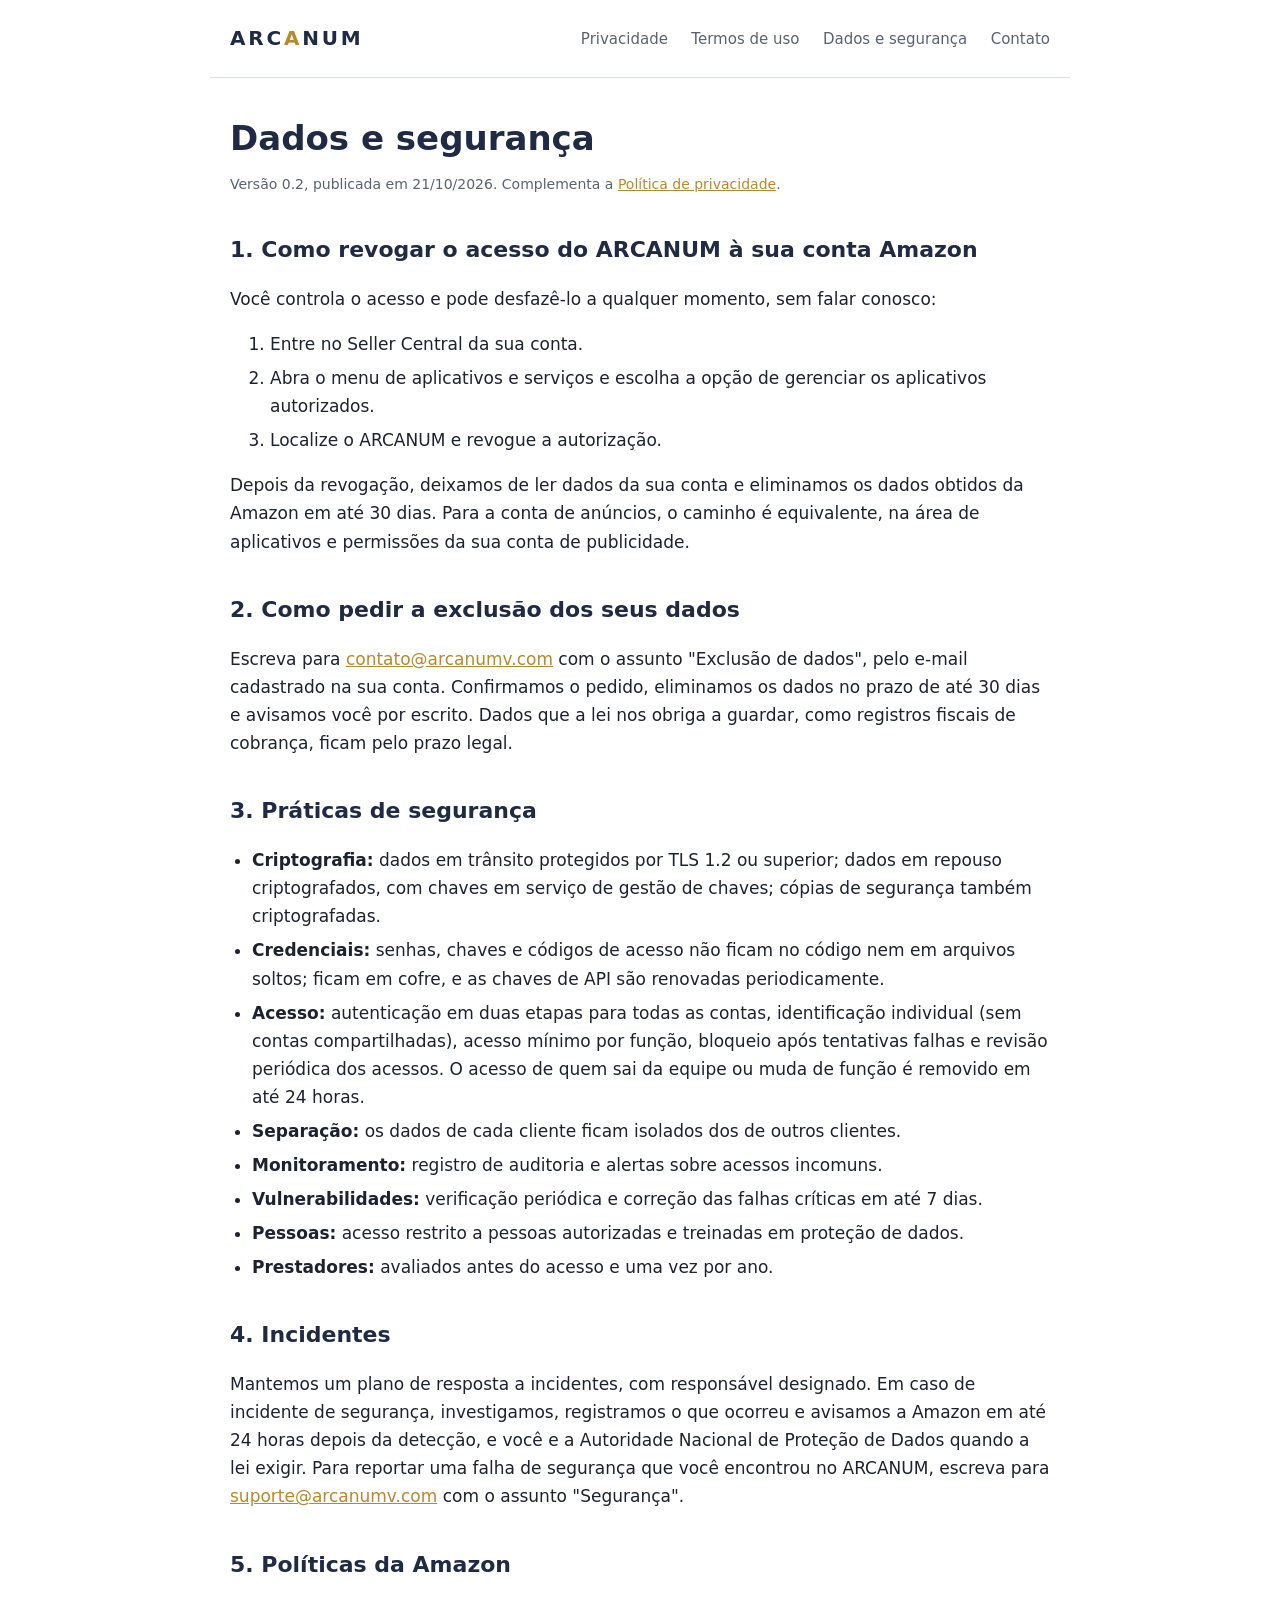
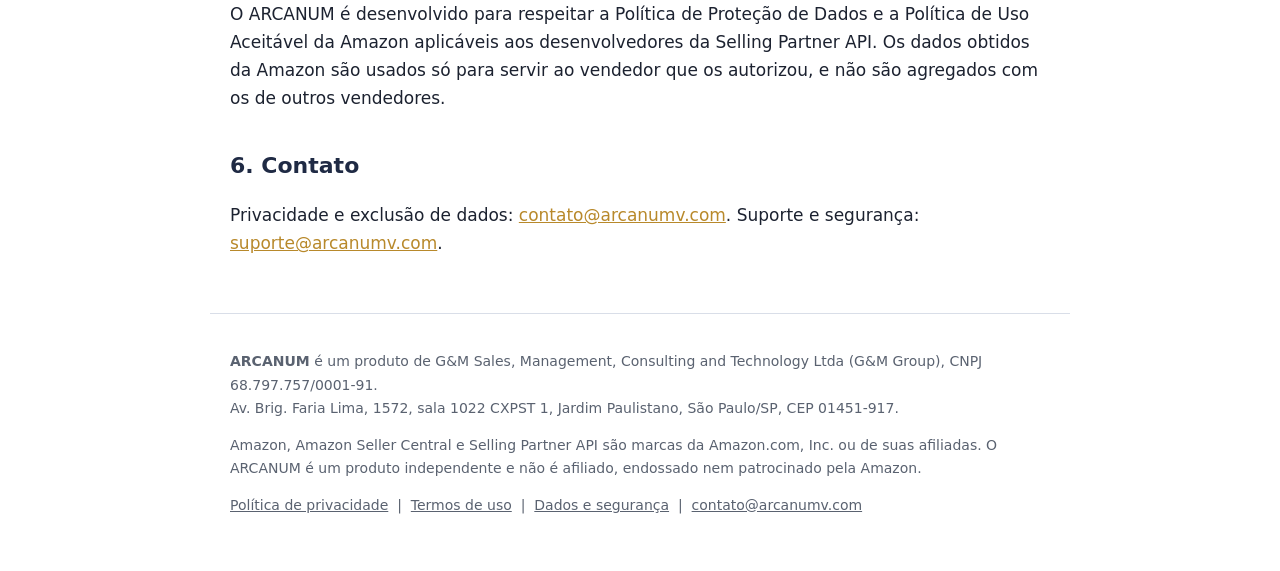
==== dados-e-seguranca.html @ 4ddd557b "Site institucional do ARCANUM: pagina inicial, privacidade, termos e dados e seguranca" ====
<!doctype html>
<html lang="pt-BR">
<head>
<meta charset="utf-8">
<meta name="viewport" content="width=device-width, initial-scale=1">
<title>Dados e segurança | ARCANUM</title>
<meta name="description" content="Como revogar o acesso à sua conta Amazon, como pedir a exclusão dos seus dados e quais práticas de segurança o ARCANUM adota.">
<link rel="stylesheet" href="style.css">
</head>
<body>
<header>
  <a class="logo" href="/">ARC<span>A</span>NUM</a>
  <nav>
    <a href="/privacidade.html">Privacidade</a>
    <a href="/termos.html">Termos de uso</a>
    <a href="/dados-e-seguranca.html">Dados e segurança</a>
    <a href="mailto:contato@arcanumv.com">Contato</a>
  </nav>
</header>
<main>
  <h1>Dados e segurança</h1>
  <p class="small">Versão 0.2, publicada em 21/10/2026. Complementa a <a href="/privacidade.html">Política de privacidade</a>.</p>

  <h2>1. Como revogar o acesso do ARCANUM à sua conta Amazon</h2>
  <p>Você controla o acesso e pode desfazê-lo a qualquer momento, sem falar conosco:</p>
  <ol>
    <li>Entre no Seller Central da sua conta.</li>
    <li>Abra o menu de aplicativos e serviços e escolha a opção de gerenciar os aplicativos autorizados.</li>
    <li>Localize o ARCANUM e revogue a autorização.</li>
  </ol>
  <p>Depois da revogação, deixamos de ler dados da sua conta e eliminamos os dados obtidos da Amazon em até 30 dias. Para a conta de anúncios, o caminho é equivalente, na área de aplicativos e permissões da sua conta de publicidade.</p>

  <h2>2. Como pedir a exclusão dos seus dados</h2>
  <p>Escreva para <a href="mailto:contato@arcanumv.com">contato@arcanumv.com</a> com o assunto "Exclusão de dados", pelo e-mail cadastrado na sua conta. Confirmamos o pedido, eliminamos os dados no prazo de até 30 dias e avisamos você por escrito. Dados que a lei nos obriga a guardar, como registros fiscais de cobrança, ficam pelo prazo legal.</p>

  <h2>3. Práticas de segurança</h2>
  <ul>
    <li><strong>Criptografia:</strong> dados em trânsito protegidos por TLS 1.2 ou superior; dados em repouso criptografados, com chaves em serviço de gestão de chaves; cópias de segurança também criptografadas.</li>
    <li><strong>Credenciais:</strong> senhas, chaves e códigos de acesso não ficam no código nem em arquivos soltos; ficam em cofre, e as chaves de API são renovadas periodicamente.</li>
    <li><strong>Acesso:</strong> autenticação em duas etapas para todas as contas, identificação individual (sem contas compartilhadas), acesso mínimo por função, bloqueio após tentativas falhas e revisão periódica dos acessos. O acesso de quem sai da equipe ou muda de função é removido em até 24 horas.</li>
    <li><strong>Separação:</strong> os dados de cada cliente ficam isolados dos de outros clientes.</li>
    <li><strong>Monitoramento:</strong> registro de auditoria e alertas sobre acessos incomuns.</li>
    <li><strong>Vulnerabilidades:</strong> verificação periódica e correção das falhas críticas em até 7 dias.</li>
    <li><strong>Pessoas:</strong> acesso restrito a pessoas autorizadas e treinadas em proteção de dados.</li>
    <li><strong>Prestadores:</strong> avaliados antes do acesso e uma vez por ano.</li>
  </ul>

  <h2>4. Incidentes</h2>
  <p>Mantemos um plano de resposta a incidentes, com responsável designado. Em caso de incidente de segurança, investigamos, registramos o que ocorreu e avisamos a Amazon em até 24 horas depois da detecção, e você e a Autoridade Nacional de Proteção de Dados quando a lei exigir. Para reportar uma falha de segurança que você encontrou no ARCANUM, escreva para <a href="mailto:suporte@arcanumv.com">suporte@arcanumv.com</a> com o assunto "Segurança".</p>

  <h2>5. Políticas da Amazon</h2>
  <p>O ARCANUM é desenvolvido para respeitar a Política de Proteção de Dados e a Política de Uso Aceitável da Amazon aplicáveis aos desenvolvedores da Selling Partner API. Os dados obtidos da Amazon são usados só para servir ao vendedor que os autorizou, e não são agregados com os de outros vendedores.</p>

  <h2>6. Contato</h2>
  <p>Privacidade e exclusão de dados: <a href="mailto:contato@arcanumv.com">contato@arcanumv.com</a>. Suporte e segurança: <a href="mailto:suporte@arcanumv.com">suporte@arcanumv.com</a>.</p>
</main>
<footer>
  <p><strong>ARCANUM</strong> é um produto de G&amp;M Sales, Management, Consulting and Technology Ltda (G&amp;M Group), CNPJ 68.797.757/0001-91.<br>
  Av. Brig. Faria Lima, 1572, sala 1022 CXPST 1, Jardim Paulistano, São Paulo/SP, CEP 01451-917.</p>
  <p class="small">Amazon, Amazon Seller Central e Selling Partner API são marcas da Amazon.com, Inc. ou de suas afiliadas. O ARCANUM é um produto independente e não é afiliado, endossado nem patrocinado pela Amazon.</p>
  <p><a href="/privacidade.html">Política de privacidade</a> &nbsp;|&nbsp; <a href="/termos.html">Termos de uso</a> &nbsp;|&nbsp; <a href="/dados-e-seguranca.html">Dados e segurança</a> &nbsp;|&nbsp; <a href="mailto:contato@arcanumv.com">contato@arcanumv.com</a></p>
</footer>
</body>
</html>
---- style.css ----
:root {
  --navy: #1f2a44;
  --gold: #b8892b;
  --ink: #1c2230;
  --muted: #5a6270;
  --bg: #ffffff;
  --soft: #f3f5f9;
  --line: #d9dee8;
}
@media (prefers-color-scheme: dark) {
  :root {
    --navy: #e8ecf5;
    --gold: #d4a63f;
    --ink: #e8ecf5;
    --muted: #a3acbd;
    --bg: #11151f;
    --soft: #1a2030;
    --line: #2b3347;
  }
}
* { box-sizing: border-box; }
html { -webkit-text-size-adjust: 100%; }
body {
  margin: 0;
  font-family: system-ui, -apple-system, "Segoe UI", Roboto, Arial, sans-serif;
  color: var(--ink);
  background: var(--bg);
  line-height: 1.65;
  font-size: 17px;
}
a { color: var(--gold); }
header, main, footer { width: 100%; max-width: 860px; margin: 0 auto; padding: 0 20px; }
header { display: flex; align-items: center; justify-content: space-between; padding-top: 22px; padding-bottom: 22px; border-bottom: 1px solid var(--line); flex-wrap: wrap; gap: 10px; }
.logo { font-weight: 800; letter-spacing: 0.14em; color: var(--navy); text-decoration: none; font-size: 20px; }
.logo span { color: var(--gold); }
nav a { margin-left: 18px; text-decoration: none; color: var(--muted); font-size: 15px; }
nav a:hover { color: var(--gold); }
h1 { font-size: 34px; line-height: 1.2; color: var(--navy); margin: 40px 0 12px; }
h2 { font-size: 22px; color: var(--navy); margin: 36px 0 8px; }
h3 { font-size: 18px; color: var(--navy); margin: 24px 0 6px; }
.lead { font-size: 20px; color: var(--muted); margin-bottom: 28px; }
.cards { display: grid; grid-template-columns: repeat(auto-fit, minmax(240px, 1fr)); gap: 16px; margin: 24px 0; }
.card { background: var(--soft); border: 1px solid var(--line); border-radius: 12px; padding: 18px 20px; }
.card h3 { margin-top: 0; }
.aviso { background: var(--soft); border-left: 4px solid var(--gold); padding: 12px 16px; border-radius: 6px; color: var(--muted); font-size: 15px; margin: 20px 0; }
ul { padding-left: 22px; }
li { margin: 6px 0; }
footer { border-top: 1px solid var(--line); margin-top: 56px; padding-top: 22px; padding-bottom: 40px; color: var(--muted); font-size: 14px; }
footer a { color: var(--muted); }
.small { font-size: 14px; color: var(--muted); }
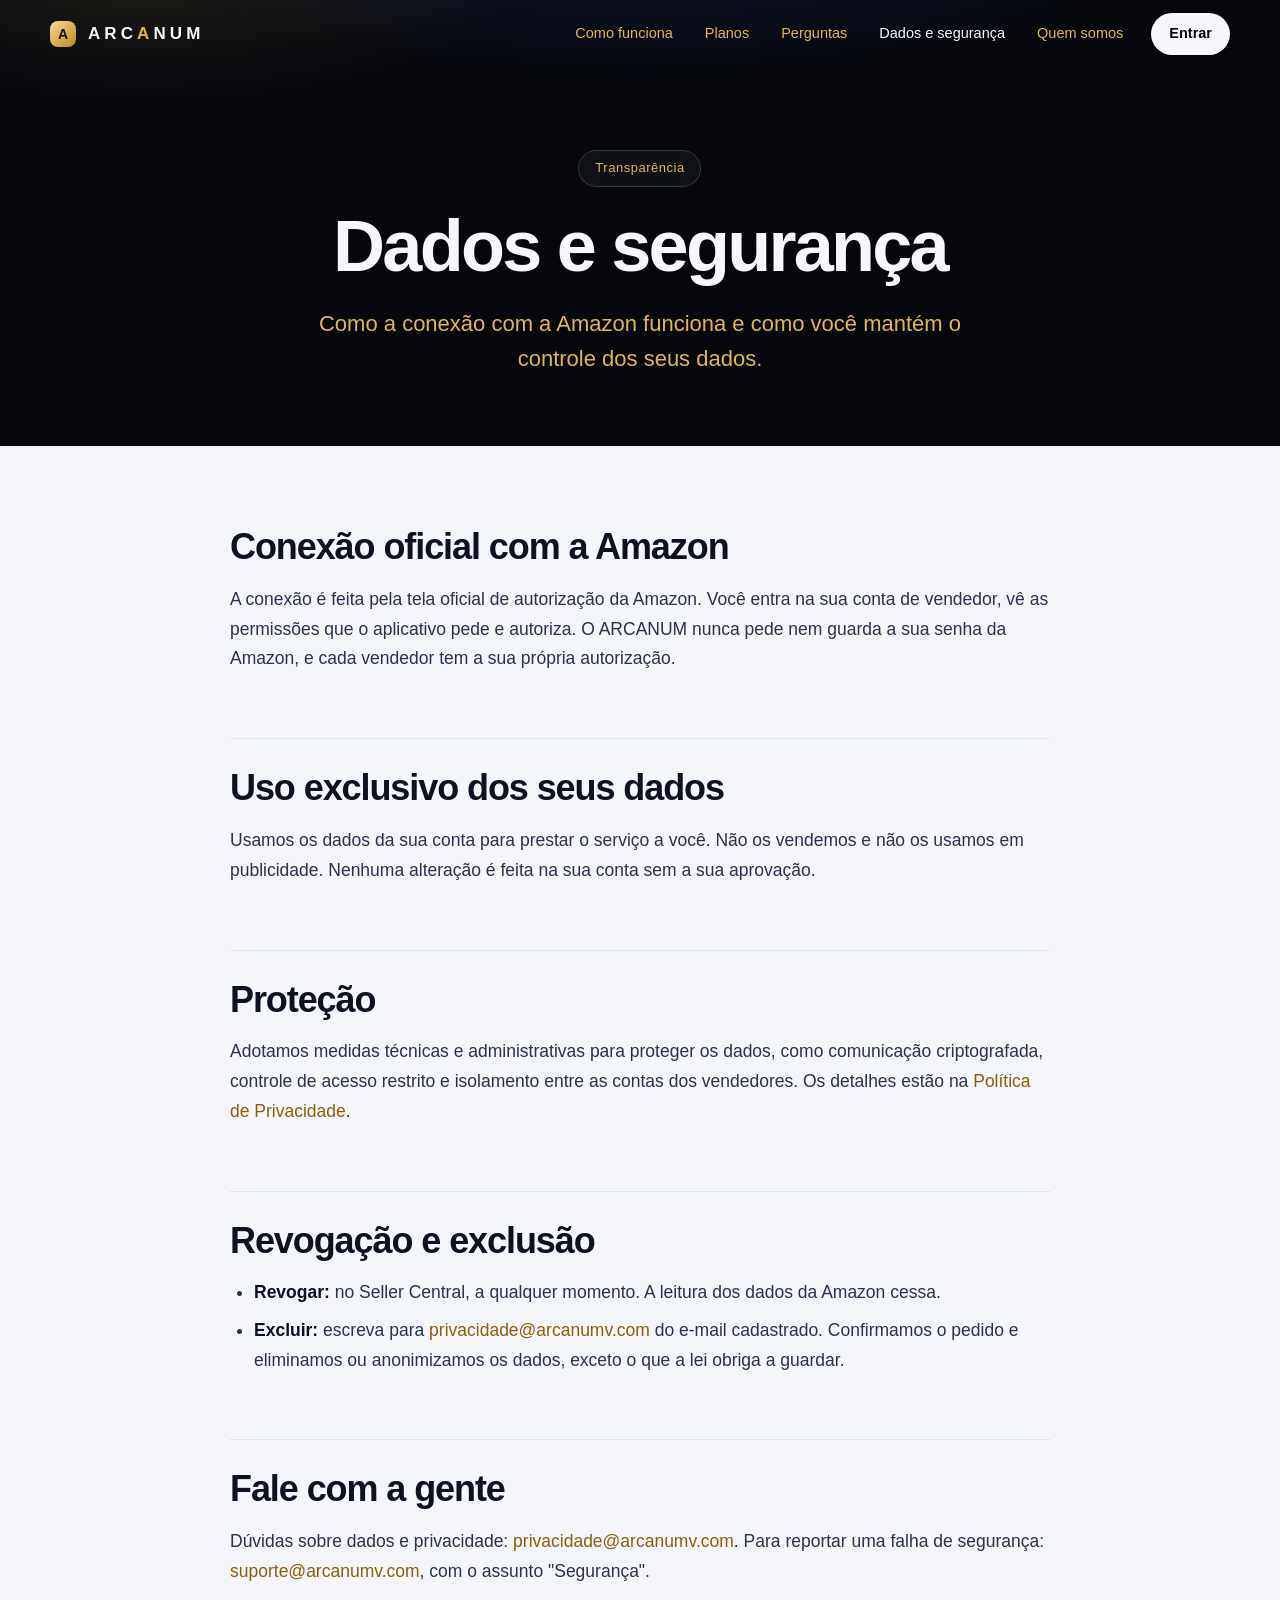
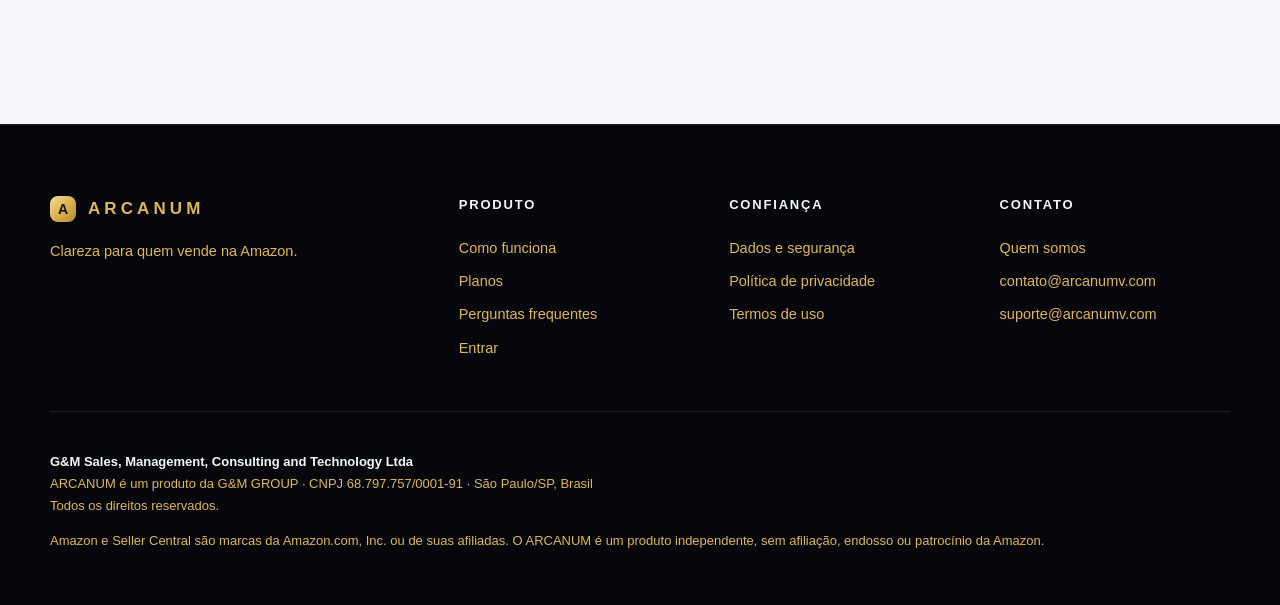
==== commit dda56e55: "Site v1.1: paginas novas, privacidade e termos atualizados (31/10/2026)" ====
--- a/dados-e-seguranca.html
+++ b/dados-e-seguranca.html
@@ -2,63 +2,67 @@
 <html lang="pt-BR">
 <head>
 <meta charset="utf-8">
-<meta name="viewport" content="width=device-width, initial-scale=1">
+<meta name="viewport" content="width=device-width, initial-scale=1, viewport-fit=cover">
 <title>Dados e segurança | ARCANUM</title>
-<meta name="description" content="Como revogar o acesso à sua conta Amazon, como pedir a exclusão dos seus dados e quais práticas de segurança o ARCANUM adota.">
-<link rel="stylesheet" href="style.css">
+<meta name="description" content="Como o ARCANUM protege os dados: o que está em operação, onde ficam, quem trata, por quanto tempo e como pedir exclusão.">
+<meta name="theme-color" content="#05070d">
+<meta property="og:title" content="Dados e segurança | ARCANUM"><meta property="og:description" content="Como o ARCANUM protege os dados: o que está em operação, onde ficam, quem trata, por quanto tempo e como pedir exclusão."><meta property="og:type" content="website"><meta property="og:url" content="https://arcanumv.com/dados-e-seguranca.html">
+<link rel="canonical" href="https://arcanumv.com/dados-e-seguranca.html">
+<link rel="icon" href="data:image/svg+xml,%3Csvg xmlns='http://www.w3.org/2000/svg' viewBox='0 0 32 32'%3E%3Crect width='32' height='32' rx='9' fill='%23e0b658'/%3E%3Ctext x='16' y='23' font-size='20' font-weight='800' text-anchor='middle' fill='%231a1304' font-family='Arial'%3EA%3C/text%3E%3C/svg%3E">
+<link rel="stylesheet" href="/style.css">
+<script type="application/ld+json">{"@context": "https://schema.org", "@type": "Organization", "name": "ARCANUM", "url": "https://arcanumv.com", "legalName": "G&M Sales, Management, Consulting and Technology Ltda", "taxID": "68.797.757/0001-91", "email": "contato@arcanumv.com", "address": {"@type": "PostalAddress", "addressLocality": "São Paulo", "addressRegion": "SP", "addressCountry": "BR"}}</script>
 </head>
 <body>
-<header>
-  <a class="logo" href="/">ARC<span>A</span>NUM</a>
-  <nav>
-    <a href="/privacidade.html">Privacidade</a>
-    <a href="/termos.html">Termos de uso</a>
-    <a href="/dados-e-seguranca.html">Dados e segurança</a>
-    <a href="mailto:contato@arcanumv.com">Contato</a>
-  </nav>
-</header>
-<main>
-  <h1>Dados e segurança</h1>
-  <p class="small">Versão 0.2, publicada em 21/10/2026. Complementa a <a href="/privacidade.html">Política de privacidade</a>.</p>
+<a class="pular" href="#conteudo">Pular para o conteúdo</a>
+<header class="nav" id="nav"><div class="wrap">
+  <a class="logo" href="/" aria-label="ARCANUM, início"><i>A</i><span>ARC<b>A</b>NUM</span></a>
+  <button class="burger" id="burger" aria-label="Abrir menu" aria-expanded="false"><svg width="20" height="20" viewBox="0 0 24 24" fill="none" stroke="currentColor" stroke-width="2" stroke-linecap="round"><path d="M4 8h16M4 16h16"/></svg></button>
+  <nav class="menu" id="menu" aria-label="Principal"><a href="/como-funciona.html">Como funciona</a><a href="/planos.html">Planos</a><a href="/faq.html">Perguntas</a><a href="/dados-e-seguranca.html" aria-current="page">Dados e segurança</a><a href="/quem-somos.html">Quem somos</a><a class="cta" href="https://app.arcanumv.com">Entrar</a></nav>
+</div></header>
+<main id="conteudo">
+<section class="ph"><div class="wrap"><span class="pill">Transparência</span><h1>Dados e segurança</h1><p class="lead">Como a conexão com a Amazon funciona e como você mantém o controle dos seus dados.</p></div></section><section class="prose"><div class="narrow">
 
-  <h2>1. Como revogar o acesso do ARCANUM à sua conta Amazon</h2>
-  <p>Você controla o acesso e pode desfazê-lo a qualquer momento, sem falar conosco:</p>
-  <ol>
-    <li>Entre no Seller Central da sua conta.</li>
-    <li>Abra o menu de aplicativos e serviços e escolha a opção de gerenciar os aplicativos autorizados.</li>
-    <li>Localize o ARCANUM e revogue a autorização.</li>
-  </ol>
-  <p>Depois da revogação, deixamos de ler dados da sua conta e eliminamos os dados obtidos da Amazon em até 30 dias. Para a conta de anúncios, o caminho é equivalente, na área de aplicativos e permissões da sua conta de publicidade.</p>
+<h2>Conexão oficial com a Amazon</h2>
+<p>A conexão é feita pela tela oficial de autorização da Amazon. Você entra na sua conta de vendedor, vê as permissões que o aplicativo pede e autoriza. O ARCANUM nunca pede nem guarda a sua senha da Amazon, e cada vendedor tem a sua própria autorização.</p>
 
-  <h2>2. Como pedir a exclusão dos seus dados</h2>
-  <p>Escreva para <a href="mailto:contato@arcanumv.com">contato@arcanumv.com</a> com o assunto "Exclusão de dados", pelo e-mail cadastrado na sua conta. Confirmamos o pedido, eliminamos os dados no prazo de até 30 dias e avisamos você por escrito. Dados que a lei nos obriga a guardar, como registros fiscais de cobrança, ficam pelo prazo legal.</p>
+<h2>Uso exclusivo dos seus dados</h2>
+<p>Usamos os dados da sua conta para prestar o serviço a você. Não os vendemos e não os usamos em publicidade. Nenhuma alteração é feita na sua conta sem a sua aprovação.</p>
 
-  <h2>3. Práticas de segurança</h2>
-  <ul>
-    <li><strong>Criptografia:</strong> dados em trânsito protegidos por TLS 1.2 ou superior; dados em repouso criptografados, com chaves em serviço de gestão de chaves; cópias de segurança também criptografadas.</li>
-    <li><strong>Credenciais:</strong> senhas, chaves e códigos de acesso não ficam no código nem em arquivos soltos; ficam em cofre, e as chaves de API são renovadas periodicamente.</li>
-    <li><strong>Acesso:</strong> autenticação em duas etapas para todas as contas, identificação individual (sem contas compartilhadas), acesso mínimo por função, bloqueio após tentativas falhas e revisão periódica dos acessos. O acesso de quem sai da equipe ou muda de função é removido em até 24 horas.</li>
-    <li><strong>Separação:</strong> os dados de cada cliente ficam isolados dos de outros clientes.</li>
-    <li><strong>Monitoramento:</strong> registro de auditoria e alertas sobre acessos incomuns.</li>
-    <li><strong>Vulnerabilidades:</strong> verificação periódica e correção das falhas críticas em até 7 dias.</li>
-    <li><strong>Pessoas:</strong> acesso restrito a pessoas autorizadas e treinadas em proteção de dados.</li>
-    <li><strong>Prestadores:</strong> avaliados antes do acesso e uma vez por ano.</li>
-  </ul>
+<h2>Proteção</h2>
+<p>Adotamos medidas técnicas e administrativas para proteger os dados, como comunicação criptografada, controle de acesso restrito e isolamento entre as contas dos vendedores. Os detalhes estão na <a href="/privacidade.html">Política de Privacidade</a>.</p>
 
-  <h2>4. Incidentes</h2>
-  <p>Mantemos um plano de resposta a incidentes, com responsável designado. Em caso de incidente de segurança, investigamos, registramos o que ocorreu e avisamos a Amazon em até 24 horas depois da detecção, e você e a Autoridade Nacional de Proteção de Dados quando a lei exigir. Para reportar uma falha de segurança que você encontrou no ARCANUM, escreva para <a href="mailto:suporte@arcanumv.com">suporte@arcanumv.com</a> com o assunto "Segurança".</p>
+<h2>Revogação e exclusão</h2>
+<ul>
+  <li><strong>Revogar:</strong> no Seller Central, a qualquer momento. A leitura dos dados da Amazon cessa.</li>
+  <li><strong>Excluir:</strong> escreva para <a href="mailto:privacidade@arcanumv.com">privacidade@arcanumv.com</a> do e-mail cadastrado. Confirmamos o pedido e eliminamos ou anonimizamos os dados, exceto o que a lei obriga a guardar.</li>
+</ul>
 
-  <h2>5. Políticas da Amazon</h2>
-  <p>O ARCANUM é desenvolvido para respeitar a Política de Proteção de Dados e a Política de Uso Aceitável da Amazon aplicáveis aos desenvolvedores da Selling Partner API. Os dados obtidos da Amazon são usados só para servir ao vendedor que os autorizou, e não são agregados com os de outros vendedores.</p>
-
-  <h2>6. Contato</h2>
-  <p>Privacidade e exclusão de dados: <a href="mailto:contato@arcanumv.com">contato@arcanumv.com</a>. Suporte e segurança: <a href="mailto:suporte@arcanumv.com">suporte@arcanumv.com</a>.</p>
+<h2>Fale com a gente</h2>
+<p>Dúvidas sobre dados e privacidade: <a href="mailto:privacidade@arcanumv.com">privacidade@arcanumv.com</a>. Para reportar uma falha de segurança: <a href="mailto:suporte@arcanumv.com?subject=Segurança">suporte@arcanumv.com</a>, com o assunto "Segurança".</p>
+</div></section>
 </main>
-<footer>
-  <p><strong>ARCANUM</strong> é um produto de G&amp;M Sales, Management, Consulting and Technology Ltda (G&amp;M Group), CNPJ 68.797.757/0001-91.<br>
-  Av. Brig. Faria Lima, 1572, sala 1022 CXPST 1, Jardim Paulistano, São Paulo/SP, CEP 01451-917.</p>
-  <p class="small">Amazon, Amazon Seller Central e Selling Partner API são marcas da Amazon.com, Inc. ou de suas afiliadas. O ARCANUM é um produto independente e não é afiliado, endossado nem patrocinado pela Amazon.</p>
-  <p><a href="/privacidade.html">Política de privacidade</a> &nbsp;|&nbsp; <a href="/termos.html">Termos de uso</a> &nbsp;|&nbsp; <a href="/dados-e-seguranca.html">Dados e segurança</a> &nbsp;|&nbsp; <a href="mailto:contato@arcanumv.com">contato@arcanumv.com</a></p>
-</footer>
+<footer><div class="wrap">
+  <div class="fcols">
+    <div><a class="logo" href="/" style="padding:0"><i>A</i><span>ARC<b>A</b>NUM</span></a><p style="margin:18px 0 0;max-width:34ch">Clareza para quem vende na Amazon.</p></div>
+    <div><h4>Produto</h4><a href="/como-funciona.html">Como funciona</a><a href="/planos.html">Planos</a><a href="/faq.html">Perguntas frequentes</a><a href="https://app.arcanumv.com">Entrar</a></div>
+    <div><h4>Confiança</h4><a href="/dados-e-seguranca.html">Dados e segurança</a><a href="/privacidade.html">Política de privacidade</a><a href="/termos.html">Termos de uso</a></div>
+    <div><h4>Contato</h4><a href="/quem-somos.html">Quem somos</a><a href="mailto:contato@arcanumv.com">contato@arcanumv.com</a><a href="mailto:suporte@arcanumv.com">suporte@arcanumv.com</a></div>
+  </div>
+  <div class="legal">
+    <p><strong style="color:var(--tx)">G&amp;M Sales, Management, Consulting and Technology Ltda</strong><br>ARCANUM é um produto da G&amp;M GROUP · CNPJ 68.797.757/0001-91 · São Paulo/SP, Brasil<br>Todos os direitos reservados.</p>
+    <p>Amazon e Seller Central são marcas da Amazon.com, Inc. ou de suas afiliadas. O ARCANUM é um produto independente, sem afiliação, endosso ou patrocínio da Amazon.</p>
+  </div>
+</div></footer>
+<script>
+(function(){
+  var n=document.getElementById('nav'),b=document.getElementById('burger'),m=document.getElementById('menu');
+  function s(){n.classList.toggle('sc',window.scrollY>12);} s(); window.addEventListener('scroll',s,{passive:true});
+  b.addEventListener('click',function(){var o=m.classList.toggle('open');b.setAttribute('aria-expanded',o);});
+  var r=document.querySelectorAll('.rv');
+  if(location.search.indexOf('estatico')>-1){r.forEach(function(x){x.classList.add('in');});}else if('IntersectionObserver' in window){var io=new IntersectionObserver(function(es){es.forEach(function(e){if(e.isIntersecting){e.target.classList.add('in');io.unobserve(e.target);}});},{threshold:.12});r.forEach(function(x){io.observe(x);});}else{r.forEach(function(x){x.classList.add('in');});}
+  var a=document.querySelector('.app');
+  if(a&&!window.matchMedia('(prefers-reduced-motion: reduce)').matches){window.addEventListener('scroll',function(){var y=Math.min(window.scrollY,520);a.style.setProperty('--rx',(9-y/520*9)+'deg');},{passive:true});}
+})();
+</script>
 </body>
 </html>
--- a/style.css
+++ b/style.css
@@ -1,50 +1,258 @@
+/* ARCANUM · site v2 · sistema visual premium. Sem fontes nem scripts externos: nenhum dado do visitante sai do domínio. */
 :root {
-  --navy: #1f2a44;
-  --gold: #b8892b;
-  --ink: #1c2230;
-  --muted: #5a6270;
-  --bg: #ffffff;
-  --soft: #f3f5f9;
-  --line: #d9dee8;
-}
-@media (prefers-color-scheme: dark) {
-  :root {
-    --navy: #e8ecf5;
-    --gold: #d4a63f;
-    --ink: #e8ecf5;
-    --muted: #a3acbd;
-    --bg: #11151f;
-    --soft: #1a2030;
-    --line: #2b3347;
-  }
+  --bg: #05070d; --bg2: #0a0f1c; --card: rgba(255,255,255,.045); --card2: rgba(255,255,255,.075);
+  --line: rgba(255,255,255,.10); --line2: rgba(255,255,255,.16);
+  --tx: #f5f7fb; --mu: #cdd5e4; --mu2: #a3afc4;
+  --gold: #e0b658; --gold2: #b8892b; --goldg: linear-gradient(135deg, #f6dc9b 0%, #e0b658 45%, #b8892b 100%);
+  --blue: #5b7cff; --ok: #3ddc97; --warn: #f2b25c;
+  --paper: #f5f6fa; --ink: #0c1220; --ink2: #38425a; --pline: #e1e5ee;
+  --r: 22px; --r2: 14px;
+  --font: "SF Pro Display", -apple-system, BlinkMacSystemFont, "Segoe UI Variable Display", "Segoe UI", Inter, Roboto, "Helvetica Neue", Arial, sans-serif;
+  --ease: cubic-bezier(.2,.7,.2,1);
 }
 * { box-sizing: border-box; }
-html { -webkit-text-size-adjust: 100%; }
-body {
-  margin: 0;
-  font-family: system-ui, -apple-system, "Segoe UI", Roboto, Arial, sans-serif;
-  color: var(--ink);
-  background: var(--bg);
-  line-height: 1.65;
-  font-size: 17px;
+html { scroll-behavior: smooth; -webkit-text-size-adjust: 100%; }
+body { margin: 0; background: var(--bg); color: var(--tx); font-family: var(--font); font-size: 17px; line-height: 1.6; -webkit-font-smoothing: antialiased; text-rendering: optimizeLegibility; overflow-x: hidden; }
+a { color: var(--gold); text-decoration: none; } a:hover { text-decoration: underline; text-underline-offset: 3px; }
+img, svg { max-width: 100%; display: block; }
+:focus-visible { outline: 2px solid var(--gold); outline-offset: 3px; border-radius: 6px; }
+.wrap { width: min(1180px, 100% - 48px); margin-inline: auto; }
+.narrow { width: min(820px, 100% - 48px); margin-inline: auto; }
+.pular { position: absolute; left: -999px; } .pular:focus { left: 12px; top: 12px; background: #fff; color: #000; padding: 8px 14px; border-radius: 8px; z-index: 100; }
+
+/* ---------- navegação */
+.nav { position: fixed; inset: 0 0 auto 0; z-index: 50; transition: background .3s, border-color .3s; border-bottom: 1px solid transparent; }
+.nav.sc { background: rgba(5,7,13,.72); backdrop-filter: saturate(180%) blur(18px); -webkit-backdrop-filter: saturate(180%) blur(18px); border-color: var(--line); }
+.nav .wrap { display: flex; align-items: center; justify-content: space-between; height: 68px; }
+.logo { font-weight: 800; letter-spacing: .24em; font-size: 17px; color: var(--tx); display: inline-flex; align-items: center; gap: 12px; }
+.logo:hover { text-decoration: none; } .logo b { color: var(--gold); font-weight: 800; }
+.logo i { width: 26px; height: 26px; border-radius: 8px; background: var(--goldg); display: grid; place-items: center; color: #1a1304; font-style: normal; font-size: 14px; letter-spacing: 0; }
+.menu { display: flex; align-items: center; gap: 4px; }
+.menu a { color: var(--mu); font-size: 14.5px; padding: 8px 14px; border-radius: 99px; transition: color .2s, background .2s; }
+.menu a:hover { color: var(--tx); background: var(--card); text-decoration: none; }
+.menu a[aria-current="page"] { color: var(--tx); }
+.menu a.cta { margin-left: 10px; background: var(--tx); color: #05070d; font-weight: 600; padding: 9px 18px; }
+.menu a.cta:hover { background: #fff; }
+.burger { display: none; background: none; border: 1px solid var(--line2); color: var(--tx); border-radius: 10px; width: 42px; height: 42px; }
+@media (max-width: 900px) {
+  .burger { display: grid; place-items: center; }
+  .menu { position: fixed; inset: 68px 0 auto 0; background: rgba(5,7,13,.96); backdrop-filter: blur(20px); flex-direction: column; align-items: stretch; padding: 14px 24px 24px; gap: 2px; border-bottom: 1px solid var(--line); transform: translateY(-120%); transition: transform .35s var(--ease); }
+  .menu.open { transform: none; } .menu a { padding: 14px 10px; font-size: 17px; } .menu a.cta { margin: 10px 0 0; text-align: center; }
 }
-a { color: var(--gold); }
-header, main, footer { width: 100%; max-width: 860px; margin: 0 auto; padding: 0 20px; }
-header { display: flex; align-items: center; justify-content: space-between; padding-top: 22px; padding-bottom: 22px; border-bottom: 1px solid var(--line); flex-wrap: wrap; gap: 10px; }
-.logo { font-weight: 800; letter-spacing: 0.14em; color: var(--navy); text-decoration: none; font-size: 20px; }
-.logo span { color: var(--gold); }
-nav a { margin-left: 18px; text-decoration: none; color: var(--muted); font-size: 15px; }
-nav a:hover { color: var(--gold); }
-h1 { font-size: 34px; line-height: 1.2; color: var(--navy); margin: 40px 0 12px; }
-h2 { font-size: 22px; color: var(--navy); margin: 36px 0 8px; }
-h3 { font-size: 18px; color: var(--navy); margin: 24px 0 6px; }
-.lead { font-size: 20px; color: var(--muted); margin-bottom: 28px; }
-.cards { display: grid; grid-template-columns: repeat(auto-fit, minmax(240px, 1fr)); gap: 16px; margin: 24px 0; }
-.card { background: var(--soft); border: 1px solid var(--line); border-radius: 12px; padding: 18px 20px; }
-.card h3 { margin-top: 0; }
-.aviso { background: var(--soft); border-left: 4px solid var(--gold); padding: 12px 16px; border-radius: 6px; color: var(--muted); font-size: 15px; margin: 20px 0; }
-ul { padding-left: 22px; }
-li { margin: 6px 0; }
-footer { border-top: 1px solid var(--line); margin-top: 56px; padding-top: 22px; padding-bottom: 40px; color: var(--muted); font-size: 14px; }
-footer a { color: var(--muted); }
-.small { font-size: 14px; color: var(--muted); }
+
+/* ---------- hero */
+.hero { position: relative; padding: 168px 0 0; text-align: center; overflow: hidden; }
+.hero::before { content: ""; position: absolute; inset: -20% -10% auto -10%; height: 90%; background:
+  radial-gradient(60% 55% at 50% 0%, rgba(91,124,255,.28), transparent 70%),
+  radial-gradient(40% 40% at 20% 20%, rgba(224,182,88,.16), transparent 70%),
+  radial-gradient(40% 40% at 82% 24%, rgba(91,124,255,.14), transparent 70%); pointer-events: none; animation: drift 14s ease-in-out infinite alternate; }
+@keyframes drift { to { transform: translate3d(0, 18px, 0) scale(1.04); } }
+.grid-bg { position: absolute; inset: 0; background-image: linear-gradient(var(--line) 1px, transparent 1px), linear-gradient(90deg, var(--line) 1px, transparent 1px); background-size: 72px 72px; mask-image: radial-gradient(60% 50% at 50% 0%, #000, transparent 75%); -webkit-mask-image: radial-gradient(60% 50% at 50% 0%, #000, transparent 75%); opacity: .35; pointer-events: none; }
+.pill { display: inline-flex; align-items: center; gap: 10px; font-size: 13px; letter-spacing: .04em; color: var(--mu); border: 1px solid var(--line2); background: var(--card); padding: 7px 16px; border-radius: 99px; backdrop-filter: blur(8px); }
+.pill .dot { width: 8px; height: 8px; border-radius: 50%; background: var(--ok); box-shadow: 0 0 0 0 rgba(61,220,151,.6); animation: pulse 2.2s infinite; }
+@keyframes pulse { 70% { box-shadow: 0 0 0 10px rgba(61,220,151,0); } 100% { box-shadow: 0 0 0 0 rgba(61,220,151,0); } }
+h1.display { font-size: clamp(44px, 7.4vw, 96px); line-height: 1.02; letter-spacing: -.04em; font-weight: 700; margin: 26px auto 0; max-width: 15ch; position: relative; text-wrap: balance; }
+.gt { background: var(--goldg); -webkit-background-clip: text; background-clip: text; color: transparent; }
+.hero p.sub { font-size: clamp(18px, 2.1vw, 23px); color: var(--mu); max-width: 46ch; margin: 26px auto 0; position: relative; text-wrap: balance; }
+.acts { display: flex; gap: 14px; justify-content: center; flex-wrap: wrap; margin-top: 38px; position: relative; }
+.btn { display: inline-flex; align-items: center; gap: 10px; padding: 15px 28px; border-radius: 99px; font-weight: 600; font-size: 16px; transition: transform .25s var(--ease), box-shadow .25s, background .25s; border: 1px solid transparent; }
+.btn:hover { text-decoration: none; transform: translateY(-2px); }
+.btn.p { background: var(--goldg); color: #1a1304; box-shadow: 0 10px 40px -10px rgba(224,182,88,.55); }
+.btn.p:hover { box-shadow: 0 16px 50px -8px rgba(224,182,88,.7); }
+.btn.g { background: var(--card); color: var(--tx); border-color: var(--line2); backdrop-filter: blur(8px); }
+.btn.g:hover { background: var(--card2); }
+.micro { color: var(--mu2); font-size: 13.5px; margin-top: 18px; position: relative; }
+
+/* ---------- maquete do produto */
+.stage { position: relative; margin: 76px auto 0; width: min(1080px, 100% - 32px); perspective: 1600px; }
+.stage::before { content: ""; position: absolute; inset: 8% 6% -10% 6%; background: radial-gradient(50% 50% at 50% 50%, rgba(91,124,255,.35), transparent 72%); filter: blur(40px); z-index: 0; }
+.app { position: relative; z-index: 1; border-radius: 22px 22px 0 0; border: 1px solid var(--line2); border-bottom: 0; background: linear-gradient(180deg, #111830 0%, #0a0f1f 100%); box-shadow: 0 -10px 80px -20px rgba(91,124,255,.35), 0 40px 120px -30px #000; overflow: hidden; transform: rotateX(var(--rx, 9deg)) translateZ(0); transform-origin: 50% 100%; transition: transform .1s linear; text-align: left; }
+.app .bar { display: flex; gap: 8px; align-items: center; padding: 14px 18px; border-bottom: 1px solid var(--line); background: rgba(255,255,255,.025); }
+.app .bar i { width: 11px; height: 11px; border-radius: 50%; background: #ff5f57; } .app .bar i:nth-child(2) { background: #febc2e; } .app .bar i:nth-child(3) { background: #28c840; }
+.app .bar span { margin-left: 16px; font-size: 12.5px; color: var(--mu2); background: rgba(255,255,255,.05); padding: 4px 14px; border-radius: 99px; }
+.app .body { display: grid; grid-template-columns: 210px 1fr; min-height: 470px; }
+.side { border-right: 1px solid var(--line); padding: 20px 14px; font-size: 13.5px; color: var(--mu); }
+.side b { display: block; color: var(--gold); letter-spacing: .22em; font-size: 12px; padding: 0 10px 14px; }
+.side div { padding: 9px 12px; border-radius: 9px; margin: 2px 0; display: flex; gap: 10px; align-items: center; }
+.side div.on { background: var(--card2); color: var(--tx); } .side div::before { content: ""; width: 7px; height: 7px; border-radius: 3px; background: currentColor; opacity: .5; } .side div.on::before { background: var(--gold); opacity: 1; }
+.main { padding: 22px 26px 0; }
+.main h4 { margin: 0 0 4px; font-size: 19px; font-weight: 600; } .main .cap { color: var(--mu2); font-size: 12.5px; margin-bottom: 18px; }
+.kpis { display: grid; grid-template-columns: repeat(4, 1fr); gap: 12px; }
+.kpi { background: var(--card); border: 1px solid var(--line); border-radius: 14px; padding: 14px 16px; }
+.kpi small { color: var(--mu2); font-size: 11.5px; display: block; } .kpi strong { font-size: 22px; letter-spacing: -.02em; display: block; margin-top: 4px; } .kpi em { font-style: normal; font-size: 11.5px; color: var(--ok); } .kpi em.w { color: var(--warn); }
+.row2 { display: grid; grid-template-columns: 1.5fr 1fr; gap: 12px; margin-top: 12px; }
+.panel { background: var(--card); border: 1px solid var(--line); border-radius: 14px; padding: 16px 18px; } .panel h5 { margin: 0 0 12px; font-size: 13px; font-weight: 600; color: var(--mu); }
+.rec { display: flex; justify-content: space-between; align-items: center; gap: 10px; font-size: 12.5px; padding: 9px 0; border-bottom: 1px solid var(--line); } .rec:last-child { border: 0; }
+.rec span.lock { font-size: 11px; padding: 3px 10px; border-radius: 99px; border: 1px solid var(--line2); color: var(--mu); white-space: nowrap; }
+.demo { text-align: center; font-size: 12.5px; color: var(--mu2); position: relative; z-index: 2; margin-top: 18px; }
+@media (max-width: 820px) { .app .body { grid-template-columns: 1fr; } .side { display: none; } .kpis { grid-template-columns: repeat(2, 1fr); } .row2 { grid-template-columns: 1fr; } .stage { margin-top: 52px; } .app { --rx: 5deg; } }
+
+/* ---------- seções */
+section { position: relative; }
+.sec { padding: 130px 0; } .sec.sm { padding: 90px 0; }
+.eyebrow { color: var(--gold); letter-spacing: .2em; text-transform: uppercase; font-size: 12.5px; font-weight: 600; margin: 0 0 18px; }
+h2.t { font-size: clamp(34px, 4.8vw, 62px); line-height: 1.06; letter-spacing: -.035em; font-weight: 700; margin: 0; max-width: 18ch; text-wrap: balance; }
+h2.t.c, p.lede.c, .eyebrow.c { margin-inline: auto; text-align: center; }
+p.lede { font-size: clamp(18px, 1.9vw, 22px); color: var(--mu); max-width: 52ch; margin: 22px 0 0; }
+.light { background: var(--paper); color: var(--ink); } .light .eyebrow { color: #9a6f12; } .light p.lede { color: var(--ink2); }
+.light .card, .light .bento .tile { background: #fff; border-color: var(--pline); box-shadow: 0 1px 2px rgba(12,18,32,.04), 0 20px 50px -30px rgba(12,18,32,.18); color: var(--ink); }
+.light .card p, .light .tile p { color: var(--ink2); }
+.statement { font-size: clamp(30px, 4.4vw, 56px); line-height: 1.14; letter-spacing: -.03em; font-weight: 650; max-width: 22ch; margin: 0 auto; text-align: center; text-wrap: balance; }
+.statement span { color: #9aa3b7; } .statement em { font-style: normal; color: var(--ink); }
+.tres { display: grid; grid-template-columns: repeat(3, 1fr); gap: 18px; margin-top: 70px; }
+.card { background: var(--card); border: 1px solid var(--line); border-radius: var(--r); padding: 34px 30px; transition: transform .35s var(--ease), border-color .3s, background .3s; }
+.card:hover { transform: translateY(-4px); border-color: var(--line2); }
+.card h3 { margin: 18px 0 8px; font-size: 22px; letter-spacing: -.02em; } .card p { margin: 0; color: var(--mu); font-size: 16px; }
+.ico { width: 48px; height: 48px; border-radius: 14px; display: grid; place-items: center; background: linear-gradient(135deg, rgba(224,182,88,.22), rgba(91,124,255,.16)); border: 1px solid var(--line2); color: var(--gold); }
+.light .ico { background: linear-gradient(135deg, #fbf1d6, #e8edff); border-color: var(--pline); color: #9a6f12; }
+.ico svg { width: 24px; height: 24px; stroke: currentColor; fill: none; stroke-width: 1.7; stroke-linecap: round; stroke-linejoin: round; }
+@media (max-width: 900px) { .tres { grid-template-columns: 1fr; margin-top: 44px; } .sec { padding: 84px 0; } }
+
+/* ---------- bento */
+.bento { display: grid; grid-template-columns: repeat(6, 1fr); gap: 16px; margin-top: 64px; }
+.tile { background: var(--card); border: 1px solid var(--line); border-radius: var(--r); padding: 28px; overflow: hidden; position: relative; transition: transform .35s var(--ease), border-color .3s; min-height: 250px; display: flex; flex-direction: column; }
+.tile:hover { transform: translateY(-4px); border-color: var(--line2); }
+.tile h3 { margin: 0 0 6px; font-size: 21px; letter-spacing: -.02em; } .tile p { margin: 0; color: var(--mu); font-size: 15.5px; max-width: 34ch; }
+.tile .viz { margin-top: auto; padding-top: 22px; }
+.w2 { grid-column: span 2; } .w3 { grid-column: span 3; } .w4 { grid-column: span 4; } .h2 { grid-row: span 2; }
+.tile.hl { background: radial-gradient(80% 90% at 20% 0%, rgba(224,182,88,.14), transparent 60%), var(--card); }
+.bars { display: grid; gap: 8px; } .bars div { display: grid; grid-template-columns: 74px 1fr; gap: 10px; align-items: center; font-size: 11.5px; color: var(--mu2); }
+.bars span { height: 7px; border-radius: 9px; background: var(--card2); position: relative; overflow: hidden; } .bars span::after { content: ""; position: absolute; inset: 0 auto 0 0; width: var(--w); background: var(--goldg); border-radius: 9px; }
+.chips { display: flex; flex-wrap: wrap; gap: 8px; } .chip { font-size: 12px; padding: 5px 12px; border-radius: 99px; border: 1px solid var(--line2); color: var(--mu); } .chip.ok { color: var(--ok); border-color: rgba(61,220,151,.4); } .chip.w { color: var(--warn); border-color: rgba(242,178,92,.4); }
+.tl { display: grid; gap: 10px; font-size: 12.5px; color: var(--mu); } .tl div { display: flex; gap: 12px; align-items: center; } .tl div::before { content: ""; width: 9px; height: 9px; border-radius: 50%; background: var(--gold); box-shadow: 0 0 0 4px rgba(224,182,88,.15); flex: none; } .tl div.d::before { background: var(--mu2); box-shadow: none; }
+.mini svg { width: 100%; height: 86px; }
+.light .tile { min-height: 250px; }
+@media (max-width: 1000px) { .bento { grid-template-columns: repeat(2, 1fr); } .w2, .w3, .w4 { grid-column: span 2; } .w2:nth-child(odd) { grid-column: span 1; } .h2 { grid-row: auto; } }
+@media (max-width: 640px) { .bento { grid-template-columns: 1fr; } .w2, .w3, .w4, .w2:nth-child(odd) { grid-column: auto; } }
+
+/* ---------- passos */
+.steps { display: grid; grid-template-columns: repeat(4, 1fr); gap: 18px; margin-top: 64px; position: relative; counter-reset: s; }
+.step { position: relative; padding: 30px 26px; border-radius: var(--r); background: var(--card); border: 1px solid var(--line); counter-increment: s; }
+.step::before { content: counter(s, decimal-leading-zero); font-size: 14px; font-weight: 700; letter-spacing: .1em; color: var(--gold); display: block; margin-bottom: 22px; }
+.step h3 { margin: 0 0 8px; font-size: 20px; letter-spacing: -.02em; } .step p { margin: 0; color: var(--mu); font-size: 15.5px; }
+@media (max-width: 960px) { .steps { grid-template-columns: repeat(2, 1fr); } } @media (max-width: 560px) { .steps { grid-template-columns: 1fr; } }
+
+/* ---------- controle (dois lados) */
+.split { display: grid; grid-template-columns: 1fr 1fr; gap: 18px; margin-top: 60px; }
+.box { border-radius: var(--r); padding: 36px 34px; background: var(--card); border: 1px solid var(--line); }
+.box h3 { margin: 0 0 18px; font-size: 22px; letter-spacing: -.02em; }
+.box ul { list-style: none; padding: 0; margin: 0; display: grid; gap: 14px; } .box li { display: flex; gap: 14px; align-items: flex-start; color: var(--mu); font-size: 16px; }
+.box li::before { content: ""; flex: none; width: 22px; height: 22px; margin-top: 2px; border-radius: 50%; background: rgba(61,220,151,.16) url("data:image/svg+xml,%3Csvg xmlns='http://www.w3.org/2000/svg' viewBox='0 0 24 24' fill='none' stroke='%233ddc97' stroke-width='3' stroke-linecap='round' stroke-linejoin='round'%3E%3Cpath d='M5 12.5l4.2 4.2L19 7'/%3E%3C/svg%3E") center/13px no-repeat; }
+.box.no li::before { background: rgba(255,111,97,.15) url("data:image/svg+xml,%3Csvg xmlns='http://www.w3.org/2000/svg' viewBox='0 0 24 24' fill='none' stroke='%23ff7a6b' stroke-width='3' stroke-linecap='round'%3E%3Cpath d='M6 6l12 12M18 6L6 18'/%3E%3C/svg%3E") center/12px no-repeat; }
+@media (max-width: 820px) { .split { grid-template-columns: 1fr; } }
+
+/* ---------- segurança (fatos) */
+.facts { display: grid; grid-template-columns: repeat(3, 1fr); gap: 16px; margin-top: 60px; }
+.fact { padding: 28px; border: 1px solid var(--line); border-radius: var(--r); background: var(--card); } .fact strong { display: block; font-size: 38px; letter-spacing: -.03em; background: var(--goldg); -webkit-background-clip: text; background-clip: text; color: transparent; line-height: 1.1; } .fact p { margin: 10px 0 0; color: var(--mu); font-size: 15.5px; }
+@media (max-width: 900px) { .facts { grid-template-columns: 1fr; } }
+
+/* ---------- planos */
+.plans { display: grid; grid-template-columns: repeat(4, 1fr); gap: 16px; margin-top: 60px; }
+.plan { border-radius: var(--r); padding: 32px 28px; background: #fff; border: 1px solid var(--pline); color: var(--ink); display: flex; flex-direction: column; box-shadow: 0 20px 50px -34px rgba(12,18,32,.3); transition: transform .35s var(--ease); }
+.plan:hover { transform: translateY(-5px); }
+.plan .nm { font-size: 14px; letter-spacing: .16em; color: #9a6f12; font-weight: 700; } .plan .big { font-size: 64px; font-weight: 700; letter-spacing: -.04em; line-height: 1; margin: 14px 0 4px; }
+.plan .for { color: var(--ink2); font-size: 15px; margin-bottom: 22px; } .plan ul { list-style: none; padding: 0; margin: 0 0 4px; display: grid; gap: 11px; font-size: 15px; color: var(--ink); border-top: 1px solid var(--pline); padding-top: 20px; }
+.plan li::before { content: "✓"; color: #1a9d68; font-weight: 800; margin-right: 10px; }
+@media (max-width: 1000px) { .plans { grid-template-columns: repeat(2, 1fr); } } @media (max-width: 560px) { .plans { grid-template-columns: 1fr; } }
+
+/* ---------- FAQ */
+.faq details { border-bottom: 1px solid var(--line); padding: 4px 0; } .light .faq details { border-color: var(--pline); }
+.faq summary { cursor: pointer; list-style: none; padding: 22px 40px 22px 0; font-size: 19px; font-weight: 600; letter-spacing: -.01em; position: relative; }
+.faq summary::-webkit-details-marker { display: none; }
+.faq summary::after { content: ""; position: absolute; right: 4px; top: 50%; width: 11px; height: 11px; border-right: 2px solid var(--gold); border-bottom: 2px solid var(--gold); transform: translateY(-70%) rotate(45deg); transition: transform .3s var(--ease); }
+.faq details[open] summary::after { transform: translateY(-30%) rotate(-135deg); }
+.faq details p { margin: 0 0 24px; color: var(--mu); max-width: 70ch; font-size: 16.5px; } .light .faq details p { color: var(--ink2); }
+.faq h2 { font-size: 15px; letter-spacing: .16em; text-transform: uppercase; color: var(--gold); margin: 56px 0 6px; font-weight: 600; }
+
+/* ---------- CTA final */
+.final { text-align: center; padding: 140px 0; position: relative; overflow: hidden; }
+.final::before { content: ""; position: absolute; inset: 0; background: radial-gradient(50% 70% at 50% 100%, rgba(224,182,88,.22), transparent 70%), radial-gradient(40% 50% at 50% 0%, rgba(91,124,255,.18), transparent 70%); pointer-events: none; }
+.final h2 { margin-inline: auto; position: relative; } .final .acts { position: relative; }
+
+/* ---------- páginas internas */
+.ph { padding: 150px 0 70px; text-align: center; position: relative; overflow: hidden; }
+.ph::before { content: ""; position: absolute; inset: -30% -10% auto; height: 120%; background: radial-gradient(55% 55% at 50% 0%, rgba(91,124,255,.22), transparent 70%), radial-gradient(35% 35% at 18% 20%, rgba(224,182,88,.12), transparent 70%); pointer-events: none; }
+.ph h1 { font-size: clamp(38px, 6vw, 72px); line-height: 1.04; letter-spacing: -.038em; margin: 22px auto 0; max-width: 18ch; position: relative; text-wrap: balance; } .ph p.lead { color: var(--mu); font-size: clamp(18px, 2vw, 22px); max-width: 54ch; margin: 22px auto 0; position: relative; }
+.prose { background: var(--paper); color: var(--ink); padding: 80px 0 120px; }
+.prose .narrow > :first-child { margin-top: 0; }
+.prose h2 { font-size: clamp(26px, 3.2vw, 36px); letter-spacing: -.03em; line-height: 1.15; margin: 64px 0 14px; color: var(--ink); padding-top: 28px; border-top: 1px solid var(--pline); } .prose h2:first-of-type { border-top: 0; padding-top: 0; margin-top: 0; }
+.prose h3 { font-size: 21px; letter-spacing: -.02em; margin: 32px 0 8px; color: var(--ink); }
+.prose p, .prose li { color: #28324a; font-size: 17.5px; line-height: 1.7; } .prose li { margin: 8px 0; } .prose ul, .prose ol { padding-left: 24px; } .prose strong { color: var(--ink); } .prose a { color: #8a5f0b; font-weight: 500; }
+.prose .small, .prose .aviso { font-size: 15px; } .prose .aviso, .aviso { background: #fff; border: 1px solid var(--pline); border-left: 4px solid var(--gold2); padding: 18px 22px; border-radius: 12px; color: var(--ink2); margin: 28px 0; }
+.prose table { width: 100%; border-collapse: separate; border-spacing: 0; margin: 26px 0; background: #fff; border: 1px solid var(--pline); border-radius: 16px; overflow: hidden; font-size: 15.5px; }
+.prose th { background: #eef0f6; text-align: left; padding: 14px 18px; font-size: 13px; letter-spacing: .06em; text-transform: uppercase; color: var(--ink2); } .prose td { padding: 15px 18px; border-top: 1px solid var(--pline); vertical-align: top; color: #28324a; }
+.prose .btn.p { color: #1a1304; text-decoration: none; }
+@media (max-width: 700px) { .prose table { display: block; overflow-x: auto; } }
+
+/* ---------- rodapé */
+footer { border-top: 1px solid var(--line); background: var(--bg); padding: 70px 0 40px; font-size: 14.5px; color: var(--mu); }
+.fcols { display: grid; grid-template-columns: 1.6fr repeat(3, 1fr); gap: 40px; } .fcols h4 { color: var(--tx); font-size: 13px; letter-spacing: .14em; text-transform: uppercase; margin: 0 0 16px; font-weight: 600; } .fcols a { display: block; color: var(--mu); padding: 5px 0; } .fcols a:hover { color: var(--tx); text-decoration: none; }
+.legal { border-top: 1px solid var(--line); margin-top: 46px; padding-top: 26px; font-size: 13px; color: var(--mu2); line-height: 1.7; }
+@media (max-width: 860px) { .fcols { grid-template-columns: 1fr 1fr; } }
+
+/* ---------- revelar ao rolar */
+.rv { opacity: 0; transform: translateY(26px); transition: opacity .9s var(--ease), transform .9s var(--ease); } .rv.in { opacity: 1; transform: none; } .d1 { transition-delay: .08s; } .d2 { transition-delay: .16s; } .d3 { transition-delay: .24s; }
+@media (prefers-reduced-motion: reduce) { * { animation: none !important; transition: none !important; } .rv { opacity: 1; transform: none; } html { scroll-behavior: auto; } }
+
+.light .step { background: #fff; border-color: var(--pline); box-shadow: 0 1px 2px rgba(12,18,32,.04), 0 20px 50px -30px rgba(12,18,32,.18); } .light .step h3 { color: var(--ink); } .light .step p { color: var(--ink2); } .light .step::before { color: #9a6f12; }
+.light h2.t { color: var(--ink); } .light .plan .for { min-height: 3em; }
+.tile .kp { display: flex; gap: 22px; margin-top: 20px; flex-wrap: wrap; } .tile .kp div small { display: block; color: var(--mu2); font-size: 12px; } .tile .kp div strong { font-size: 26px; letter-spacing: -.02em; }
+.fcols a.logo { display: inline-flex; padding: 0; }
+
+.plan .big.sm { font-size: 38px; margin: 18px 0 8px; letter-spacing: -.03em; }
+.lerbloco { margin-top: 44px; } .lerbloco p { color: #28324a; font-size: 18.5px; line-height: 1.75; }
+.statement.fecho { margin-top: 56px; }
+
+.plans { grid-template-columns: repeat(5, 1fr); gap: 14px; } .plan { padding: 28px 22px; } .plan .preco { font-size: 30px; font-weight: 700; letter-spacing: -.03em; margin: 6px 0 4px; } .plan .preco small { font-size: 14px; font-weight: 500; color: var(--ink2); letter-spacing: 0; }
+@media (max-width: 1180px) { .plans { grid-template-columns: repeat(3, 1fr); } } @media (max-width: 760px) { .plans { grid-template-columns: repeat(2, 1fr); } } @media (max-width: 520px) { .plans { grid-template-columns: 1fr; } }
+
+.planos-t { font-size: clamp(44px, 7vw, 92px); font-weight: 800; letter-spacing: .12em; text-align: center; margin: 0 0 54px; line-height: 1; background: linear-gradient(135deg, #c9962f, #8a5f0b); -webkit-background-clip: text; background-clip: text; color: transparent; }
+.plans { grid-template-columns: repeat(5, minmax(0, 1fr)); align-items: stretch; } .plan { height: 100%; min-height: 470px; }
+.plan .big.sm { font-size: clamp(22px, 2.1vw, 29px); margin: 4px 0 10px; background: linear-gradient(135deg, #c9962f, #8a5f0b); -webkit-background-clip: text; background-clip: text; color: transparent; }
+.plan .for { min-height: 4.6em; }
+@media (max-width: 1180px) { .plans { grid-template-columns: repeat(3, minmax(0, 1fr)); } } @media (max-width: 760px) { .plans { grid-template-columns: repeat(2, minmax(0, 1fr)); } .plan { min-height: 0; } } @media (max-width: 520px) { .plans { grid-template-columns: 1fr; } }
+.planos-t { font-size: clamp(33px, 5.25vw, 69px); font-weight: 400; }
+
+.statement span { color: #55607a; } .light .eyebrow { color: #8a5f0b; }
+.hero p.sub, .ph p.lead, p.lede { color: #d6dcea; } .light p.lede { color: #38425a; } .micro { color: #aeb9cd; } .demo { color: #aeb9cd; }
+footer, .fcols a, .legal { color: #bcc6d9; } .legal { color: #a9b4c9; }
+
+/* ===== EXPERIMENTO 24/10: textos cinza na cor do rótulo "Por que o ARCANUM existe" (dourado). Para desfazer: restaurar estilo-antes-experimento-dourado.css ===== */
+.eyebrow { font-size: 18px; font-weight: 700; letter-spacing: .22em; }
+:root { --mu: #e0b658; --mu2: #e0b658; --ink2: #8a5f0b; }
+.statement span { color: #8a5f0b; }
+.hero p.sub, .ph p.lead, p.lede, .micro, .demo, .pb .prom, footer, .fcols a, .legal { color: #e0b658; }
+.light p.lede, .light .card p, .light .step p, .plan .for, .plan .preco small { color: #8a5f0b; }
+.fcols a:hover { color: #f6dc9b; }
+/* "Por que o ARCANUM existe": destaque mais longo e subtítulos dentro do bloco de leitura */
+.statement.longo { font-size: clamp(24px, 3.3vw, 42px); max-width: 30ch; }
+.lerbloco h3 { margin: 44px 0 10px; font-size: clamp(21px, 2.4vw, 27px); letter-spacing: -.02em; line-height: 1.25; color: var(--ink); }
+.lerbloco p strong { color: var(--ink); }
+
+/* ---------- página Produto */
+.produto { padding: 30px 0 0; }
+.pb { display: grid; grid-template-columns: 1fr 1.25fr; gap: 56px; align-items: center; padding: 80px 0; border-bottom: 1px solid var(--line); }
+.pb.rev .pt1 { order: 2; } .pb.rev .pt2 { order: 1; }
+.pb .num { font-size: 14px; font-weight: 700; letter-spacing: .14em; color: var(--gold); }
+.pb h3 { font-size: clamp(30px, 3.6vw, 46px); letter-spacing: -.03em; line-height: 1.08; margin: 12px 0 0; }
+.pb .prom { color: #d6dcea; font-size: 19px; margin: 16px 0 0; text-wrap: balance; }
+.pb h4 { margin: 28px 0 8px; font-size: 13px; letter-spacing: .14em; text-transform: uppercase; color: var(--mu2); font-weight: 600; }
+.pb ul { margin: 0; padding: 0; list-style: none; display: grid; gap: 10px; } .pb li { color: var(--tx); padding-left: 26px; position: relative; font-size: 16.5px; } .pb li::before { content: ""; position: absolute; left: 0; top: 9px; width: 12px; height: 2px; background: var(--goldg); border-radius: 2px; }
+.pb .dec { margin-top: 26px; color: var(--mu); font-size: 16px; padding: 16px 18px; border: 1px solid var(--line2); border-radius: 14px; background: var(--card); } .pb .dec strong { color: var(--gold); }
+.pt2 { position: relative; } .pt2::before { content: ""; position: absolute; inset: 6% 4%; background: radial-gradient(50% 50% at 50% 50%, rgba(91,124,255,.30), rgba(224,182,88,.10) 60%, transparent 75%); filter: blur(36px); z-index: 0; }
+.pf { position: relative; z-index: 1; border-radius: 18px; border: 1px solid var(--line2); background: linear-gradient(180deg, #111830, #0a0f1f); box-shadow: 0 30px 80px -30px #000, 0 0 0 1px rgba(255,255,255,.03) inset; overflow: hidden; text-align: left; }
+.pfbar { display: flex; gap: 7px; align-items: center; padding: 11px 14px; border-bottom: 1px solid var(--line); background: rgba(255,255,255,.025); } .pfbar i { width: 10px; height: 10px; border-radius: 50%; background: #ff5f57; } .pfbar i:nth-child(2) { background: #febc2e; } .pfbar i:nth-child(3) { background: #28c840; } .pfbar span { margin-left: 12px; font-size: 11.5px; color: var(--mu2); background: rgba(255,255,255,.05); padding: 3px 12px; border-radius: 99px; }
+.pfbody { padding: 18px 20px 20px; } .pfbody h5 { margin: 0 0 14px; font-size: 16px; font-weight: 600; }
+.pfbody .kpis { grid-template-columns: repeat(4, 1fr); } .pfbody .kpis.k3 { grid-template-columns: repeat(3, 1fr); margin-bottom: 12px; } .pfbody .kpi strong { font-size: 18px; }
+.pn { background: var(--card); border: 1px solid var(--line); border-radius: 12px; padding: 14px 16px; margin-top: 12px; } .pn h6 { margin: 0 0 10px; font-size: 12px; font-weight: 600; color: var(--mu); }
+.r2 { display: grid; grid-template-columns: 1.3fr 1fr; gap: 12px; } .r2 .pn { margin-top: 12px; }
+.hb, .vb { display: grid; grid-template-columns: 78px 1fr 62px; gap: 10px; align-items: center; font-size: 12px; color: var(--mu); margin: 9px 0; } .hb b, .vb b { height: 8px; border-radius: 8px; background: var(--card2); position: relative; overflow: hidden; } .hb b::after, .vb b::after { content: ""; position: absolute; inset: 0 auto 0 0; width: var(--w); background: var(--goldg); border-radius: 8px; } .vb b.w::after { background: linear-gradient(90deg, #f2b25c, #e0b658); } .vb b.ok::after { background: linear-gradient(90deg, #2fbf86, #3ddc97); } .hb em, .vb em { font-style: normal; text-align: right; color: var(--tx); }
+.chips { display: flex; flex-wrap: wrap; gap: 8px; margin-top: 12px; } .chip { font-size: 11.5px; padding: 4px 11px; border-radius: 99px; border: 1px solid var(--line2); color: var(--mu); white-space: nowrap; } .chip.ok { color: var(--ok); border-color: rgba(61,220,151,.4); } .chip.w { color: var(--warn); border-color: rgba(242,178,92,.4); } .chip.r { color: #ff7a6b; border-color: rgba(255,122,107,.4); }
+.ln { display: flex; justify-content: space-between; gap: 14px; align-items: center; padding: 10px 0; border-bottom: 1px solid var(--line); font-size: 13px; } .ln:last-child { border: 0; } .ln small { display: block; color: var(--mu2); font-size: 11.5px; } .ln .rt { display: flex; gap: 10px; align-items: center; } .ln b { color: var(--gold); }
+.pt { width: 100%; border-collapse: collapse; font-size: 12.5px; } .pt th { text-align: left; color: var(--mu2); font-weight: 500; font-size: 11px; padding: 6px 8px; border-bottom: 1px solid var(--line); } .pt td { padding: 9px 8px; border-bottom: 1px solid var(--line); color: var(--mu); } .pt td strong { color: var(--tx); font-weight: 600; } .pt tr:last-child td { border: 0; }
+.ev { display: flex; gap: 14px; align-items: center; padding: 9px 0; border-bottom: 1px solid var(--line); font-size: 13px; color: var(--mu); } .ev:last-child { border: 0; } .ev b { width: 78px; color: var(--gold); font-weight: 600; font-size: 12px; flex: none; } .ev span { flex: 1; color: var(--tx); } .ev.d b { color: var(--mu2); }
+.st { display: grid; grid-template-columns: 26px 1fr auto auto; gap: 12px; align-items: center; padding: 10px 0; border-bottom: 1px solid var(--line); font-size: 13px; } .st:last-child { border: 0; } .st small { display: block; color: var(--mu2); font-size: 11.5px; } .st .n { width: 24px; height: 24px; border-radius: 50%; background: var(--goldg); color: #1a1304; font-weight: 700; font-size: 12px; display: grid; place-items: center; } .st b { color: var(--gold); }
+.nota { font-size: 12px; color: var(--mu2); margin: 10px 2px 0; }
+.lg { display: flex; gap: 18px; flex-wrap: wrap; font-size: 12px; color: var(--mu); margin-top: 8px; } .lg i { display: inline-block; width: 18px; height: 3px; border-radius: 2px; margin-right: 8px; vertical-align: middle; }
+.qa p { margin: 0; color: var(--tx); font-size: 14px; line-height: 1.6; }
+@media (max-width: 960px) { .pb, .pb.rev { grid-template-columns: 1fr; gap: 36px; padding: 56px 0; } .pb.rev .pt1, .pb.rev .pt2 { order: initial; } .pfbody .kpis { grid-template-columns: repeat(2, 1fr); } .r2 { grid-template-columns: 1fr; } }
